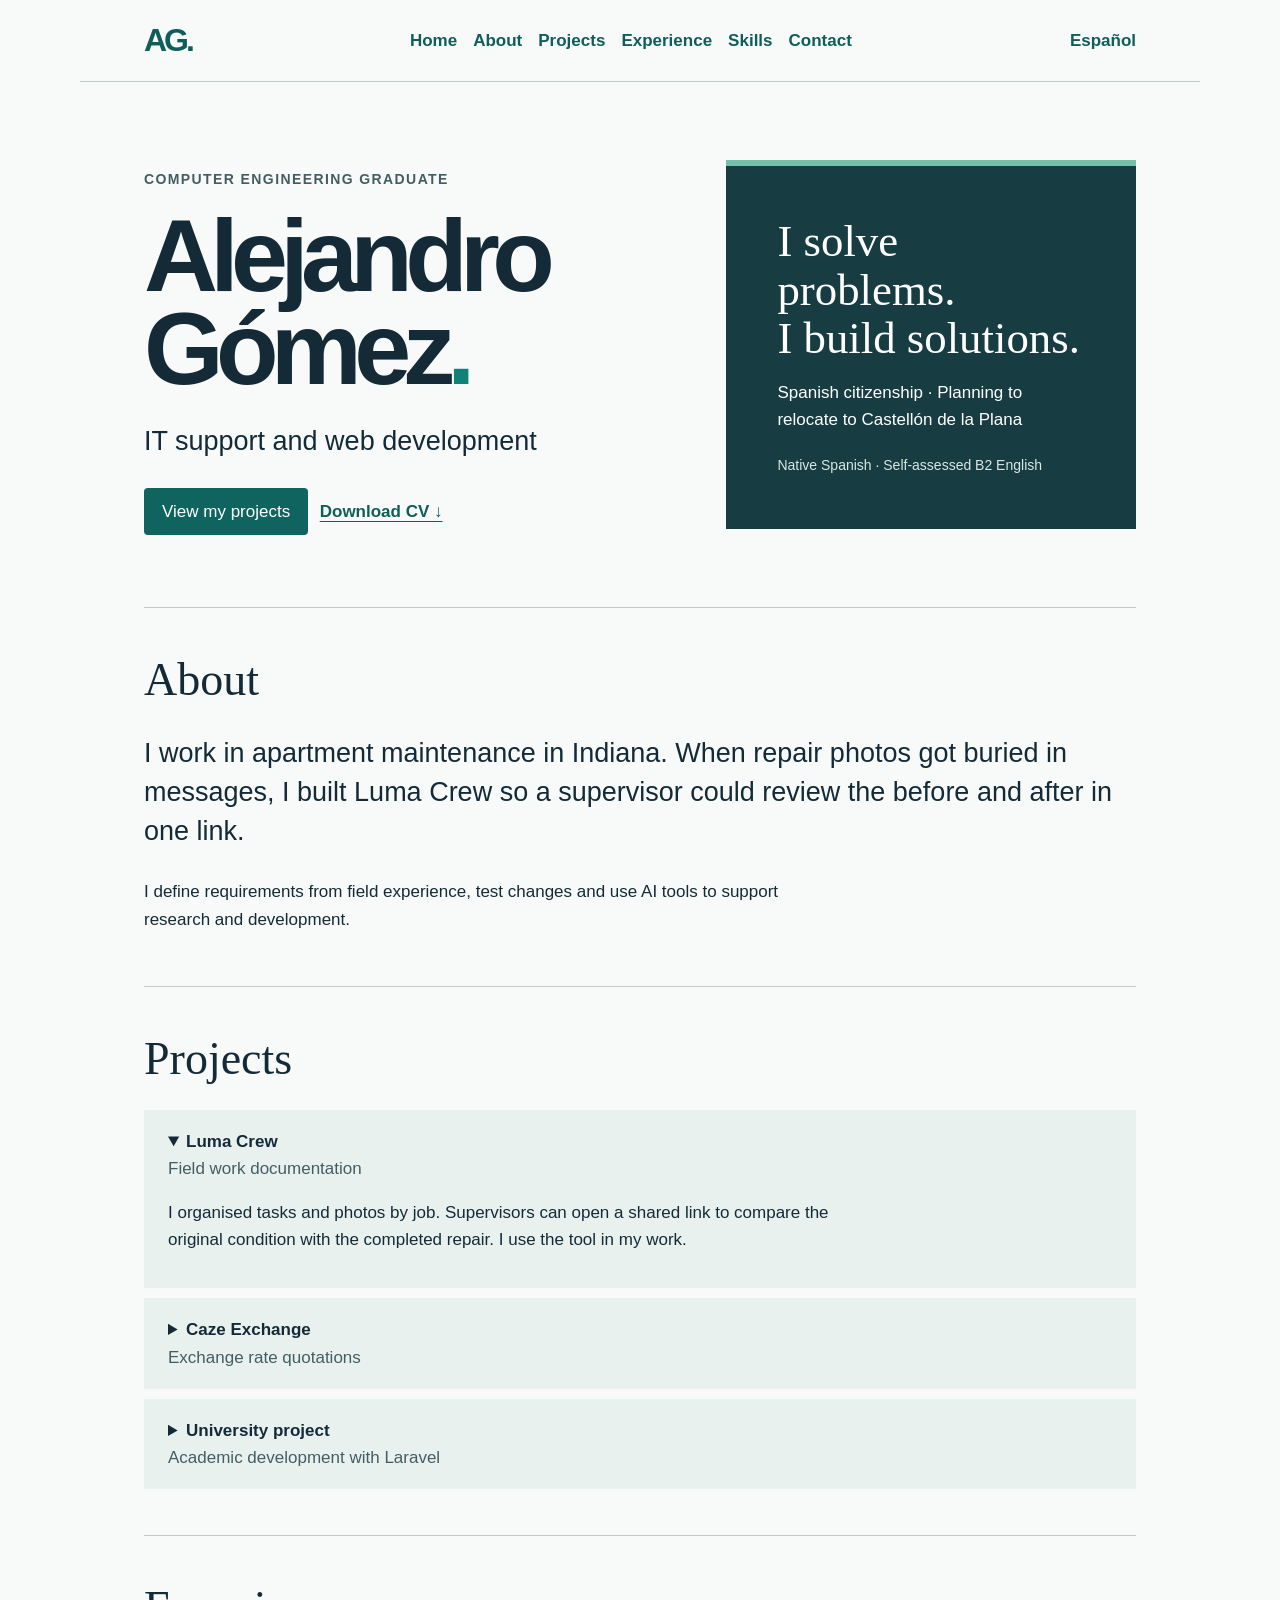
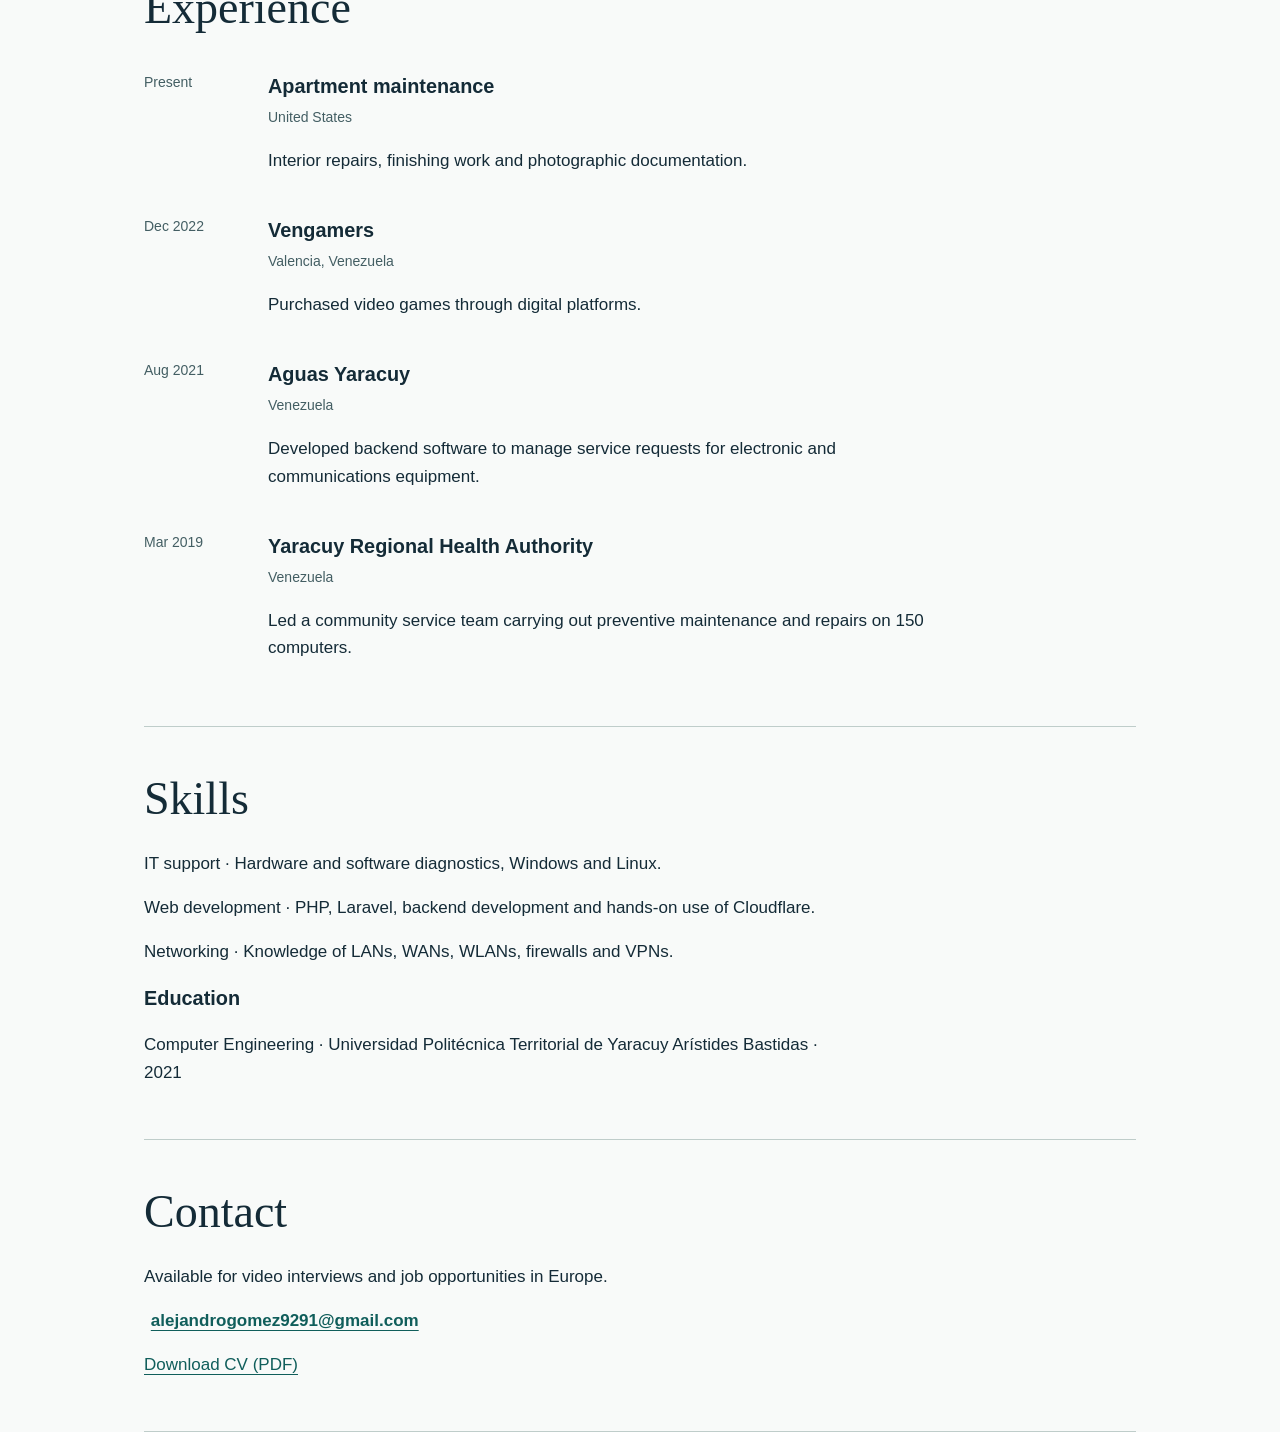
==== en.html @ 4bb4169c "Add files via upload" ====
<!doctype html><html lang="en"><meta charset="utf-8"><meta name="viewport" content="width=device-width, initial-scale=1"><title>Alejandro Gómez | IT support and web development</title><meta name="description" content="Computer Engineering graduate. IT support and web development. Spanish citizenship · Planning to relocate to Castellón de la Plana."><meta property="og:title" content="Alejandro Gómez | IT support and web development"><meta property="og:description" content="I work in apartment maintenance in Indiana. When repair photos got buried in messages, I built Luma Crew so a supervisor could review the before and after in one link."><link rel="alternate" hreflang="es" href="index.html"><link rel="alternate" hreflang="en" href="en.html"><link rel="icon" href="ag.svg"><link rel="stylesheet" href="style.css"><body><header><a class="mark" href="#home" aria-label="Alejandro Gómez">AG.</a><nav><a href="#home">Home</a><a href="#about">About</a><a href="#projects">Projects</a><a href="#experience">Experience</a><a href="#skills">Skills</a><a href="#contact">Contact</a></nav><a href="index.html" lang="es">Español</a></header><main><section id="home" class="hero"><div><p class="label">Computer Engineering graduate</p><h1>Alejandro<br>Gómez<span>.</span></h1><p class="sub">IT support and web development</p><a class="btn" href="#projects">View my projects</a> <a class="link" href="cv-en.pdf" download>Download CV ↓</a></div><aside><strong>I solve problems.<br>I build solutions.</strong><p>Spanish citizenship · Planning to relocate to Castellón de la Plana</p><small>Native Spanish · Self-assessed B2 English</small></aside></section><section id="about"><h2>About</h2><p class="lead">I work in apartment maintenance in Indiana. When repair photos got buried in messages, I built Luma Crew so a supervisor could review the before and after in one link.</p><p>I define requirements from field experience, test changes and use AI tools to support research and development.</p></section><section id="projects"><h2>Projects</h2><details open><summary><strong>Luma Crew</strong><span>Field work documentation</span></summary><p>I organised tasks and photos by job. Supervisors can open a shared link to compare the original condition with the completed repair. I use the tool in my work.</p></details><details ><summary><strong>Caze Exchange</strong><span>Exchange rate quotations</span></summary><p>I developed a web application for looking up and communicating currency quotes, using AI tools to support development.</p></details><details ><summary><strong>University project</strong><span>Academic development with Laravel</span></summary><p>I worked with Laravel during my Computer Engineering studies in Venezuela.</p></details></section><section id="experience"><h2>Experience</h2><article><small>Present</small><div><h3>Apartment maintenance</h3><small>United States</small><p>Interior repairs, finishing work and photographic documentation.</p></div></article><article><small>Dec 2022</small><div><h3>Vengamers</h3><small>Valencia, Venezuela</small><p>Purchased video games through digital platforms.</p></div></article><article><small>Aug 2021</small><div><h3>Aguas Yaracuy</h3><small>Venezuela</small><p>Developed backend software to manage service requests for electronic and communications equipment.</p></div></article><article><small>Mar 2019</small><div><h3>Yaracuy Regional Health Authority</h3><small>Venezuela</small><p>Led a community service team carrying out preventive maintenance and repairs on 150 computers.</p></div></article></section><section id="skills"><h2>Skills</h2><p>IT support · Hardware and software diagnostics, Windows and Linux.</p><p>Web development · PHP, Laravel, backend development and hands-on use of Cloudflare.</p><p>Networking · Knowledge of LANs, WANs, WLANs, firewalls and VPNs.</p><h3>Education</h3><p>Computer Engineering · Universidad Politécnica Territorial de Yaracuy Arístides Bastidas · 2021</p></section><section id="contact"><h2>Contact</h2><p>Available for video interviews and job opportunities in Europe.</p><a class="link" href="mailto:alejandrogomez9291@gmail.com">alejandrogomez9291@gmail.com</a><p><a href="cv-en.pdf" download>Download CV (PDF)</a></p></section></main></body></html>
---- style.css ----
*{box-sizing:border-box}html{scroll-padding-top:1rem}body{margin:0;background:#f8faf9;color:#142b37;font:17px/1.6 Inter,"Segoe UI",Arial,sans-serif}header,main{max-width:1120px;margin:auto;padding:0 5%}header{display:flex;align-items:center;justify-content:space-between;gap:1rem;min-height:82px;border-bottom:1px solid #bfcdca}nav{display:flex;gap:1rem;flex-wrap:wrap}a{color:#105e5b;text-underline-offset:4px}header a{text-decoration:none;font-weight:650}header a:hover,summary:hover{text-decoration:underline}.mark{font-size:32px;letter-spacing:-3px}.hero{display:grid;grid-template-columns:1.3fr 1fr;align-items:center;gap:5%;padding:72px 0}.label,small{font-size:14px;color:#435e63}.label{font-weight:bold;text-transform:uppercase;letter-spacing:.1em}h1{font-size:clamp(60px,8vw,105px);letter-spacing:-.075em;line-height:.9;margin:20px 0}h1 span{color:#128276}.sub,.lead{font-size:clamp(20px,2.5vw,27px);line-height:1.45}.btn{display:inline-block;background:#0f645f;color:white;padding:10px 18px;border-radius:4px;text-decoration:none}.link{font-weight:650;margin:.4em}aside{background:#173c42;color:white;padding:clamp(24px,4vw,52px);border-top:6px solid #75c0aa}aside strong{font:normal clamp(32px,3.5vw,48px)/1.08 Georgia,serif}aside small{color:#d7e9e5}section{padding:36px 0;border-bottom:1px solid #bfcdca}h2{font:normal clamp(32px,4vw,46px)/1.15 Georgia,serif;margin:10px 0 24px}h3{margin:0}details{background:#e9f1ef;margin:10px 0;padding:18px 24px}summary{cursor:pointer}summary span{display:block;color:#435e63}article{display:grid;grid-template-columns:110px 1fr;gap:14px;padding:12px 0}p{max-width:72ch}a:focus-visible,summary:focus-visible{outline:3px solid #b5501a;outline-offset:3px}@media(max-width:760px){header{flex-wrap:wrap;padding-top:10px;padding-bottom:12px}nav{order:3;width:100%;gap:6px 14px;font-size:14px}.hero{grid-template-columns:1fr;gap:28px;padding:35px 0}article{grid-template-columns:85px 1fr}.link{overflow-wrap:anywhere}}
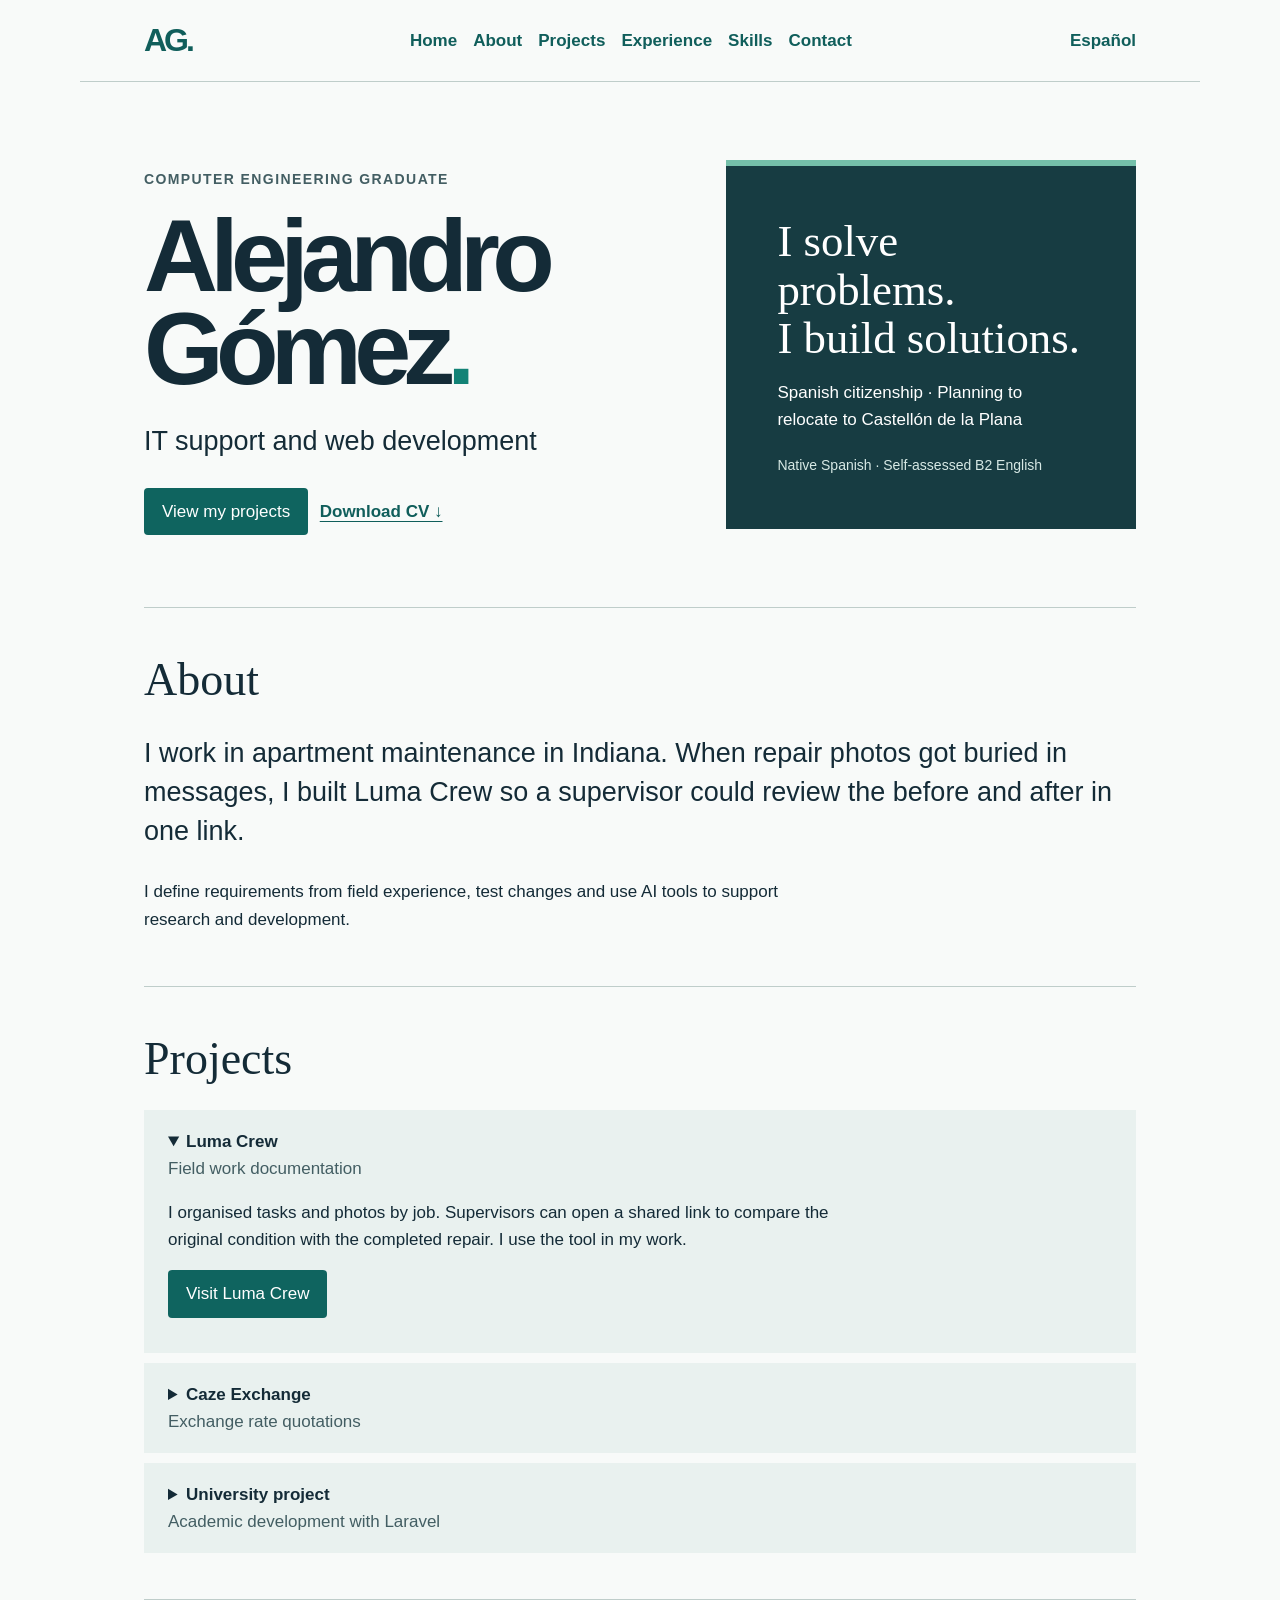
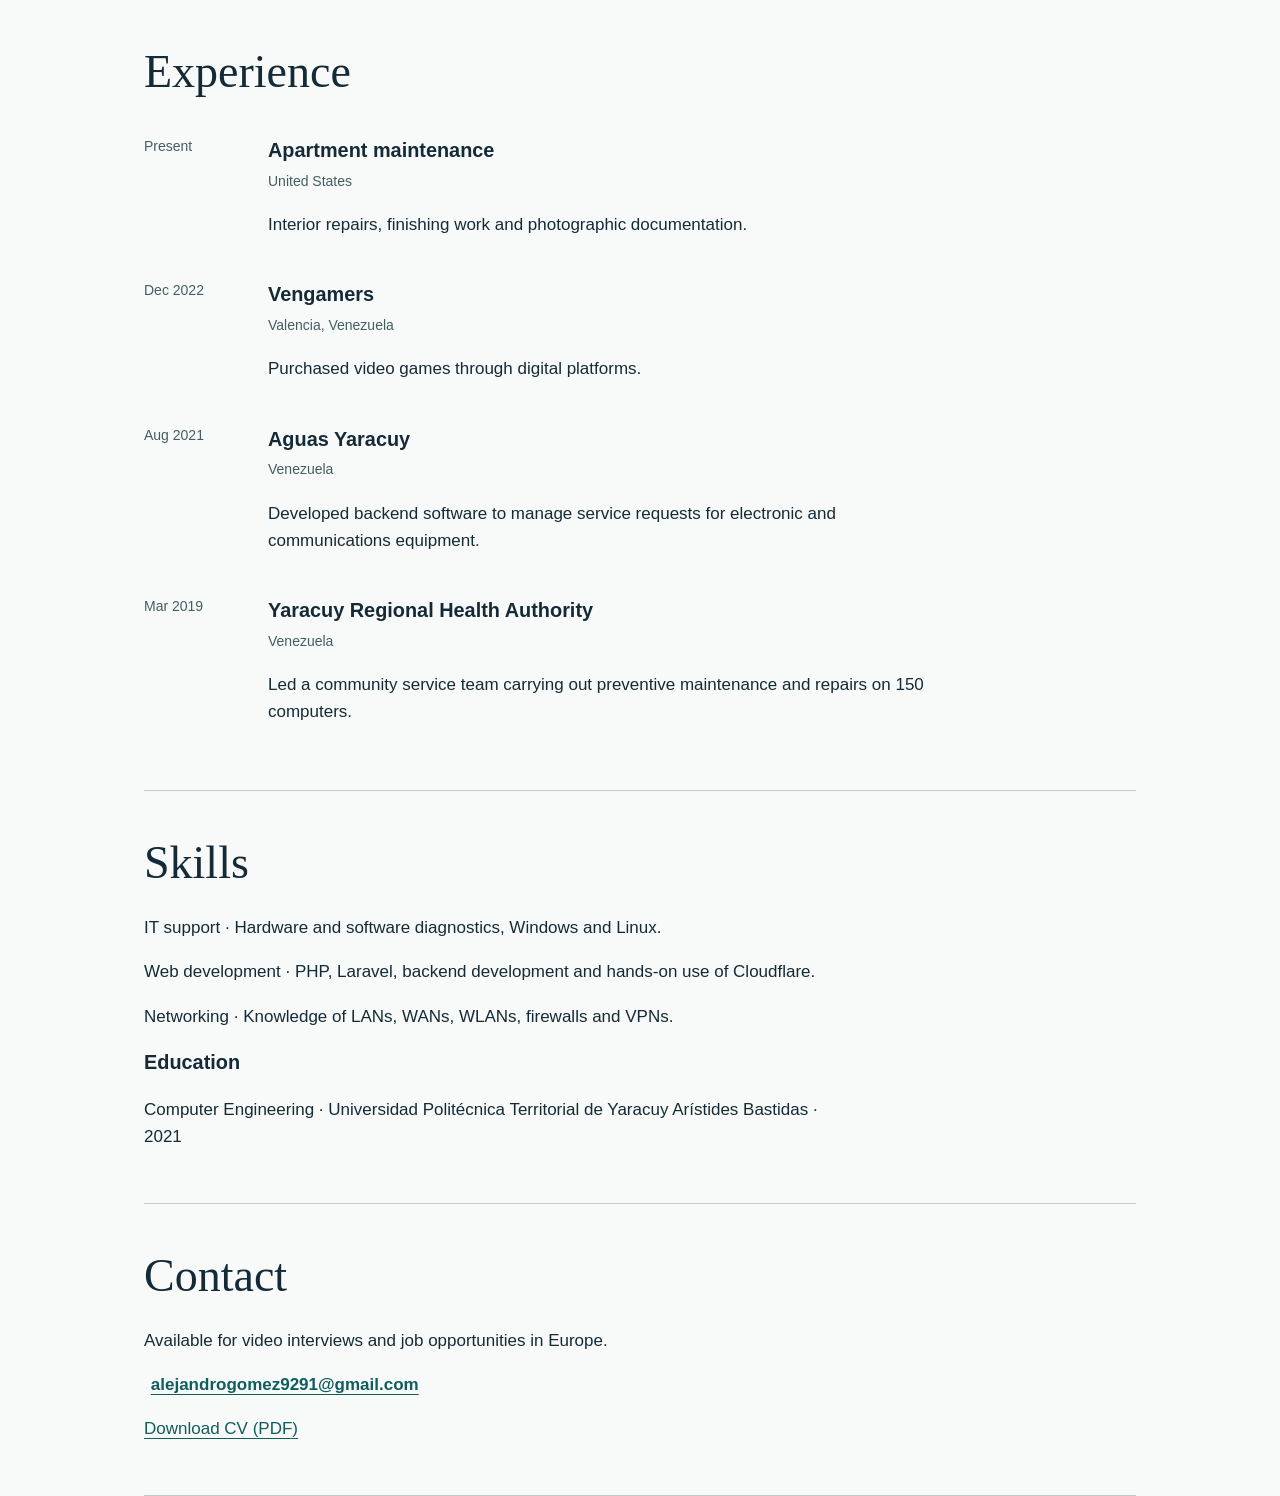
==== commit ba158c2b: "Add files via upload" ====
--- a/en.html
+++ b/en.html
@@ -1 +1,177 @@
-<!doctype html><html lang="en"><meta charset="utf-8"><meta name="viewport" content="width=device-width, initial-scale=1"><title>Alejandro Gómez | IT support and web development</title><meta name="description" content="Computer Engineering graduate. IT support and web development. Spanish citizenship · Planning to relocate to Castellón de la Plana."><meta property="og:title" content="Alejandro Gómez | IT support and web development"><meta property="og:description" content="I work in apartment maintenance in Indiana. When repair photos got buried in messages, I built Luma Crew so a supervisor could review the before and after in one link."><link rel="alternate" hreflang="es" href="index.html"><link rel="alternate" hreflang="en" href="en.html"><link rel="icon" href="ag.svg"><link rel="stylesheet" href="style.css"><body><header><a class="mark" href="#home" aria-label="Alejandro Gómez">AG.</a><nav><a href="#home">Home</a><a href="#about">About</a><a href="#projects">Projects</a><a href="#experience">Experience</a><a href="#skills">Skills</a><a href="#contact">Contact</a></nav><a href="index.html" lang="es">Español</a></header><main><section id="home" class="hero"><div><p class="label">Computer Engineering graduate</p><h1>Alejandro<br>Gómez<span>.</span></h1><p class="sub">IT support and web development</p><a class="btn" href="#projects">View my projects</a> <a class="link" href="cv-en.pdf" download>Download CV ↓</a></div><aside><strong>I solve problems.<br>I build solutions.</strong><p>Spanish citizenship · Planning to relocate to Castellón de la Plana</p><small>Native Spanish · Self-assessed B2 English</small></aside></section><section id="about"><h2>About</h2><p class="lead">I work in apartment maintenance in Indiana. When repair photos got buried in messages, I built Luma Crew so a supervisor could review the before and after in one link.</p><p>I define requirements from field experience, test changes and use AI tools to support research and development.</p></section><section id="projects"><h2>Projects</h2><details open><summary><strong>Luma Crew</strong><span>Field work documentation</span></summary><p>I organised tasks and photos by job. Supervisors can open a shared link to compare the original condition with the completed repair. I use the tool in my work.</p></details><details ><summary><strong>Caze Exchange</strong><span>Exchange rate quotations</span></summary><p>I developed a web application for looking up and communicating currency quotes, using AI tools to support development.</p></details><details ><summary><strong>University project</strong><span>Academic development with Laravel</span></summary><p>I worked with Laravel during my Computer Engineering studies in Venezuela.</p></details></section><section id="experience"><h2>Experience</h2><article><small>Present</small><div><h3>Apartment maintenance</h3><small>United States</small><p>Interior repairs, finishing work and photographic documentation.</p></div></article><article><small>Dec 2022</small><div><h3>Vengamers</h3><small>Valencia, Venezuela</small><p>Purchased video games through digital platforms.</p></div></article><article><small>Aug 2021</small><div><h3>Aguas Yaracuy</h3><small>Venezuela</small><p>Developed backend software to manage service requests for electronic and communications equipment.</p></div></article><article><small>Mar 2019</small><div><h3>Yaracuy Regional Health Authority</h3><small>Venezuela</small><p>Led a community service team carrying out preventive maintenance and repairs on 150 computers.</p></div></article></section><section id="skills"><h2>Skills</h2><p>IT support · Hardware and software diagnostics, Windows and Linux.</p><p>Web development · PHP, Laravel, backend development and hands-on use of Cloudflare.</p><p>Networking · Knowledge of LANs, WANs, WLANs, firewalls and VPNs.</p><h3>Education</h3><p>Computer Engineering · Universidad Politécnica Territorial de Yaracuy Arístides Bastidas · 2021</p></section><section id="contact"><h2>Contact</h2><p>Available for video interviews and job opportunities in Europe.</p><a class="link" href="mailto:alejandrogomez9291@gmail.com">alejandrogomez9291@gmail.com</a><p><a href="cv-en.pdf" download>Download CV (PDF)</a></p></section></main></body></html>+<!doctype html>
+<html lang="en">
+  <head>
+    <meta charset="utf-8">
+    <meta name="viewport" content="width=device-width, initial-scale=1">
+
+    <title>Alejandro Gómez | IT support and web development</title>
+    <meta
+      name="description"
+      content="Computer Engineering graduate. IT support and web development. Spanish citizenship · Planning to relocate to Castellón de la Plana."
+    >
+
+    <meta property="og:title" content="Alejandro Gómez | IT support and web development">
+    <meta
+      property="og:description"
+      content="I work in apartment maintenance in Indiana. When repair photos got buried in messages, I built Luma Crew so a supervisor could review the before and after in one link."
+    >
+
+    <link rel="alternate" hreflang="es" href="index.html">
+    <link rel="alternate" hreflang="en" href="en.html">
+    <link rel="icon" href="ag.svg">
+    <link rel="stylesheet" href="style.css">
+  </head>
+
+  <body>
+    <header>
+      <a class="mark" href="#home" aria-label="Alejandro Gómez">AG.</a>
+
+      <nav aria-label="Main navigation">
+        <a href="#home">Home</a>
+        <a href="#about">About</a>
+        <a href="#projects">Projects</a>
+        <a href="#experience">Experience</a>
+        <a href="#skills">Skills</a>
+        <a href="#contact">Contact</a>
+      </nav>
+
+      <a href="index.html" lang="es">Español</a>
+    </header>
+
+    <main>
+      <section id="home" class="hero">
+        <div>
+          <p class="label">Computer Engineering graduate</p>
+          <h1>Alejandro<br>Gómez<span>.</span></h1>
+          <p class="sub">IT support and web development</p>
+          <a class="btn" href="#projects">View my projects</a>
+          <a class="link" href="cv-en.pdf" download>Download CV ↓</a>
+        </div>
+
+        <aside>
+          <strong>I solve problems.<br>I build solutions.</strong>
+          <p>Spanish citizenship · Planning to relocate to Castellón de la Plana</p>
+          <small>Native Spanish · Self-assessed B2 English</small>
+        </aside>
+      </section>
+
+      <section id="about">
+        <h2>About</h2>
+        <p class="lead">
+          I work in apartment maintenance in Indiana. When repair photos got buried in messages,
+          I built Luma Crew so a supervisor could review the before and after in one link.
+        </p>
+        <p>
+          I define requirements from field experience, test changes and use AI tools to support
+          research and development.
+        </p>
+      </section>
+
+      <section id="projects">
+        <h2>Projects</h2>
+
+        <details open>
+          <summary>
+            <strong>Luma Crew</strong>
+            <span>Field work documentation</span>
+          </summary>
+          <p>
+            I organised tasks and photos by job. Supervisors can open a shared link to compare
+            the original condition with the completed repair. I use the tool in my work.
+          </p>
+          <p><a class="btn" href="https://lumacrew.pages.dev/">Visit Luma Crew</a></p>
+        </details>
+
+        <details>
+          <summary>
+            <strong>Caze Exchange</strong>
+            <span>Exchange rate quotations</span>
+          </summary>
+          <p>
+            I developed a web application for looking up and communicating currency quotes,
+            using AI tools to support development.
+          </p>
+          <p>
+            <a class="btn" href="https://cazeexchange.pages.dev/#inicio">Visit Caze Exchange ↗</a>
+          </p>
+        </details>
+
+        <details>
+          <summary>
+            <strong>University project</strong>
+            <span>Academic development with Laravel</span>
+          </summary>
+          <p>I worked with Laravel during my Computer Engineering studies in Venezuela.</p>
+        </details>
+      </section>
+
+      <section id="experience">
+        <h2>Experience</h2>
+
+        <article>
+          <small>Present</small>
+          <div>
+            <h3>Apartment maintenance</h3>
+            <small>United States</small>
+            <p>Interior repairs, finishing work and photographic documentation.</p>
+          </div>
+        </article>
+
+        <article>
+          <small>Dec 2022</small>
+          <div>
+            <h3>Vengamers</h3>
+            <small>Valencia, Venezuela</small>
+            <p>Purchased video games through digital platforms.</p>
+          </div>
+        </article>
+
+        <article>
+          <small>Aug 2021</small>
+          <div>
+            <h3>Aguas Yaracuy</h3>
+            <small>Venezuela</small>
+            <p>
+              Developed backend software to manage service requests for electronic and
+              communications equipment.
+            </p>
+          </div>
+        </article>
+
+        <article>
+          <small>Mar 2019</small>
+          <div>
+            <h3>Yaracuy Regional Health Authority</h3>
+            <small>Venezuela</small>
+            <p>
+              Led a community service team carrying out preventive maintenance and repairs
+              on 150 computers.
+            </p>
+          </div>
+        </article>
+      </section>
+
+      <section id="skills">
+        <h2>Skills</h2>
+        <p>IT support · Hardware and software diagnostics, Windows and Linux.</p>
+        <p>Web development · PHP, Laravel, backend development and hands-on use of Cloudflare.</p>
+        <p>Networking · Knowledge of LANs, WANs, WLANs, firewalls and VPNs.</p>
+
+        <h3>Education</h3>
+        <p>
+          Computer Engineering · Universidad Politécnica Territorial de Yaracuy Arístides Bastidas
+          · 2021
+        </p>
+      </section>
+
+      <section id="contact">
+        <h2>Contact</h2>
+        <p>Available for video interviews and job opportunities in Europe.</p>
+        <a class="link" href="mailto:alejandrogomez9291@gmail.com">
+          alejandrogomez9291@gmail.com
+        </a>
+        <p><a href="cv-en.pdf" download>Download CV (PDF)</a></p>
+      </section>
+    </main>
+  </body>
+</html>
--- a/style.css
+++ b/style.css
@@ -1 +1,197 @@
-*{box-sizing:border-box}html{scroll-padding-top:1rem}body{margin:0;background:#f8faf9;color:#142b37;font:17px/1.6 Inter,"Segoe UI",Arial,sans-serif}header,main{max-width:1120px;margin:auto;padding:0 5%}header{display:flex;align-items:center;justify-content:space-between;gap:1rem;min-height:82px;border-bottom:1px solid #bfcdca}nav{display:flex;gap:1rem;flex-wrap:wrap}a{color:#105e5b;text-underline-offset:4px}header a{text-decoration:none;font-weight:650}header a:hover,summary:hover{text-decoration:underline}.mark{font-size:32px;letter-spacing:-3px}.hero{display:grid;grid-template-columns:1.3fr 1fr;align-items:center;gap:5%;padding:72px 0}.label,small{font-size:14px;color:#435e63}.label{font-weight:bold;text-transform:uppercase;letter-spacing:.1em}h1{font-size:clamp(60px,8vw,105px);letter-spacing:-.075em;line-height:.9;margin:20px 0}h1 span{color:#128276}.sub,.lead{font-size:clamp(20px,2.5vw,27px);line-height:1.45}.btn{display:inline-block;background:#0f645f;color:white;padding:10px 18px;border-radius:4px;text-decoration:none}.link{font-weight:650;margin:.4em}aside{background:#173c42;color:white;padding:clamp(24px,4vw,52px);border-top:6px solid #75c0aa}aside strong{font:normal clamp(32px,3.5vw,48px)/1.08 Georgia,serif}aside small{color:#d7e9e5}section{padding:36px 0;border-bottom:1px solid #bfcdca}h2{font:normal clamp(32px,4vw,46px)/1.15 Georgia,serif;margin:10px 0 24px}h3{margin:0}details{background:#e9f1ef;margin:10px 0;padding:18px 24px}summary{cursor:pointer}summary span{display:block;color:#435e63}article{display:grid;grid-template-columns:110px 1fr;gap:14px;padding:12px 0}p{max-width:72ch}a:focus-visible,summary:focus-visible{outline:3px solid #b5501a;outline-offset:3px}@media(max-width:760px){header{flex-wrap:wrap;padding-top:10px;padding-bottom:12px}nav{order:3;width:100%;gap:6px 14px;font-size:14px}.hero{grid-template-columns:1fr;gap:28px;padding:35px 0}article{grid-template-columns:85px 1fr}.link{overflow-wrap:anywhere}}+* {
+  box-sizing: border-box;
+}
+
+html {
+  scroll-padding-top: 1rem;
+}
+
+body {
+  margin: 0;
+  background: #f8faf9;
+  color: #142b37;
+  font: 17px/1.6 Inter, "Segoe UI", Arial, sans-serif;
+}
+
+header,
+main {
+  max-width: 1120px;
+  margin: auto;
+  padding: 0 5%;
+}
+
+header {
+  display: flex;
+  align-items: center;
+  justify-content: space-between;
+  gap: 1rem;
+  min-height: 82px;
+  border-bottom: 1px solid #bfcdca;
+}
+
+nav {
+  display: flex;
+  gap: 1rem;
+  flex-wrap: wrap;
+}
+
+a {
+  color: #105e5b;
+  text-underline-offset: 4px;
+}
+
+header a {
+  text-decoration: none;
+  font-weight: 650;
+}
+
+header a:hover,
+summary:hover {
+  text-decoration: underline;
+}
+
+.mark {
+  font-size: 32px;
+  letter-spacing: -3px;
+}
+
+.hero {
+  display: grid;
+  grid-template-columns: 1.3fr 1fr;
+  align-items: center;
+  gap: 5%;
+  padding: 72px 0;
+}
+
+.label,
+small {
+  font-size: 14px;
+  color: #435e63;
+}
+
+.label {
+  font-weight: bold;
+  text-transform: uppercase;
+  letter-spacing: 0.1em;
+}
+
+h1 {
+  margin: 20px 0;
+  font-size: clamp(60px, 8vw, 105px);
+  letter-spacing: -0.075em;
+  line-height: 0.9;
+}
+
+h1 span {
+  color: #128276;
+}
+
+.sub,
+.lead {
+  font-size: clamp(20px, 2.5vw, 27px);
+  line-height: 1.45;
+}
+
+.btn {
+  display: inline-block;
+  padding: 10px 18px;
+  border-radius: 4px;
+  background: #0f645f;
+  color: white;
+  text-decoration: none;
+}
+
+.link {
+  margin: 0.4em;
+  font-weight: 650;
+}
+
+aside {
+  padding: clamp(24px, 4vw, 52px);
+  border-top: 6px solid #75c0aa;
+  background: #173c42;
+  color: white;
+}
+
+aside strong {
+  font: normal clamp(32px, 3.5vw, 48px)/1.08 Georgia, serif;
+}
+
+aside small {
+  color: #d7e9e5;
+}
+
+section {
+  padding: 36px 0;
+  border-bottom: 1px solid #bfcdca;
+}
+
+h2 {
+  margin: 10px 0 24px;
+  font: normal clamp(32px, 4vw, 46px)/1.15 Georgia, serif;
+}
+
+h3 {
+  margin: 0;
+}
+
+details {
+  margin: 10px 0;
+  padding: 18px 24px;
+  background: #e9f1ef;
+}
+
+summary {
+  cursor: pointer;
+}
+
+summary span {
+  display: block;
+  color: #435e63;
+}
+
+article {
+  display: grid;
+  grid-template-columns: 110px 1fr;
+  gap: 14px;
+  padding: 12px 0;
+}
+
+p {
+  max-width: 72ch;
+}
+
+a:focus-visible,
+summary:focus-visible {
+  outline: 3px solid #b5501a;
+  outline-offset: 3px;
+}
+
+@media (max-width: 760px) {
+  header {
+    flex-wrap: wrap;
+    padding-top: 10px;
+    padding-bottom: 12px;
+  }
+
+  nav {
+    order: 3;
+    width: 100%;
+    gap: 6px 14px;
+    font-size: 14px;
+  }
+
+  .hero {
+    grid-template-columns: 1fr;
+    gap: 28px;
+    padding: 35px 0;
+  }
+
+  article {
+    grid-template-columns: 85px 1fr;
+  }
+
+  .link {
+    overflow-wrap: anywhere;
+  }
+}
